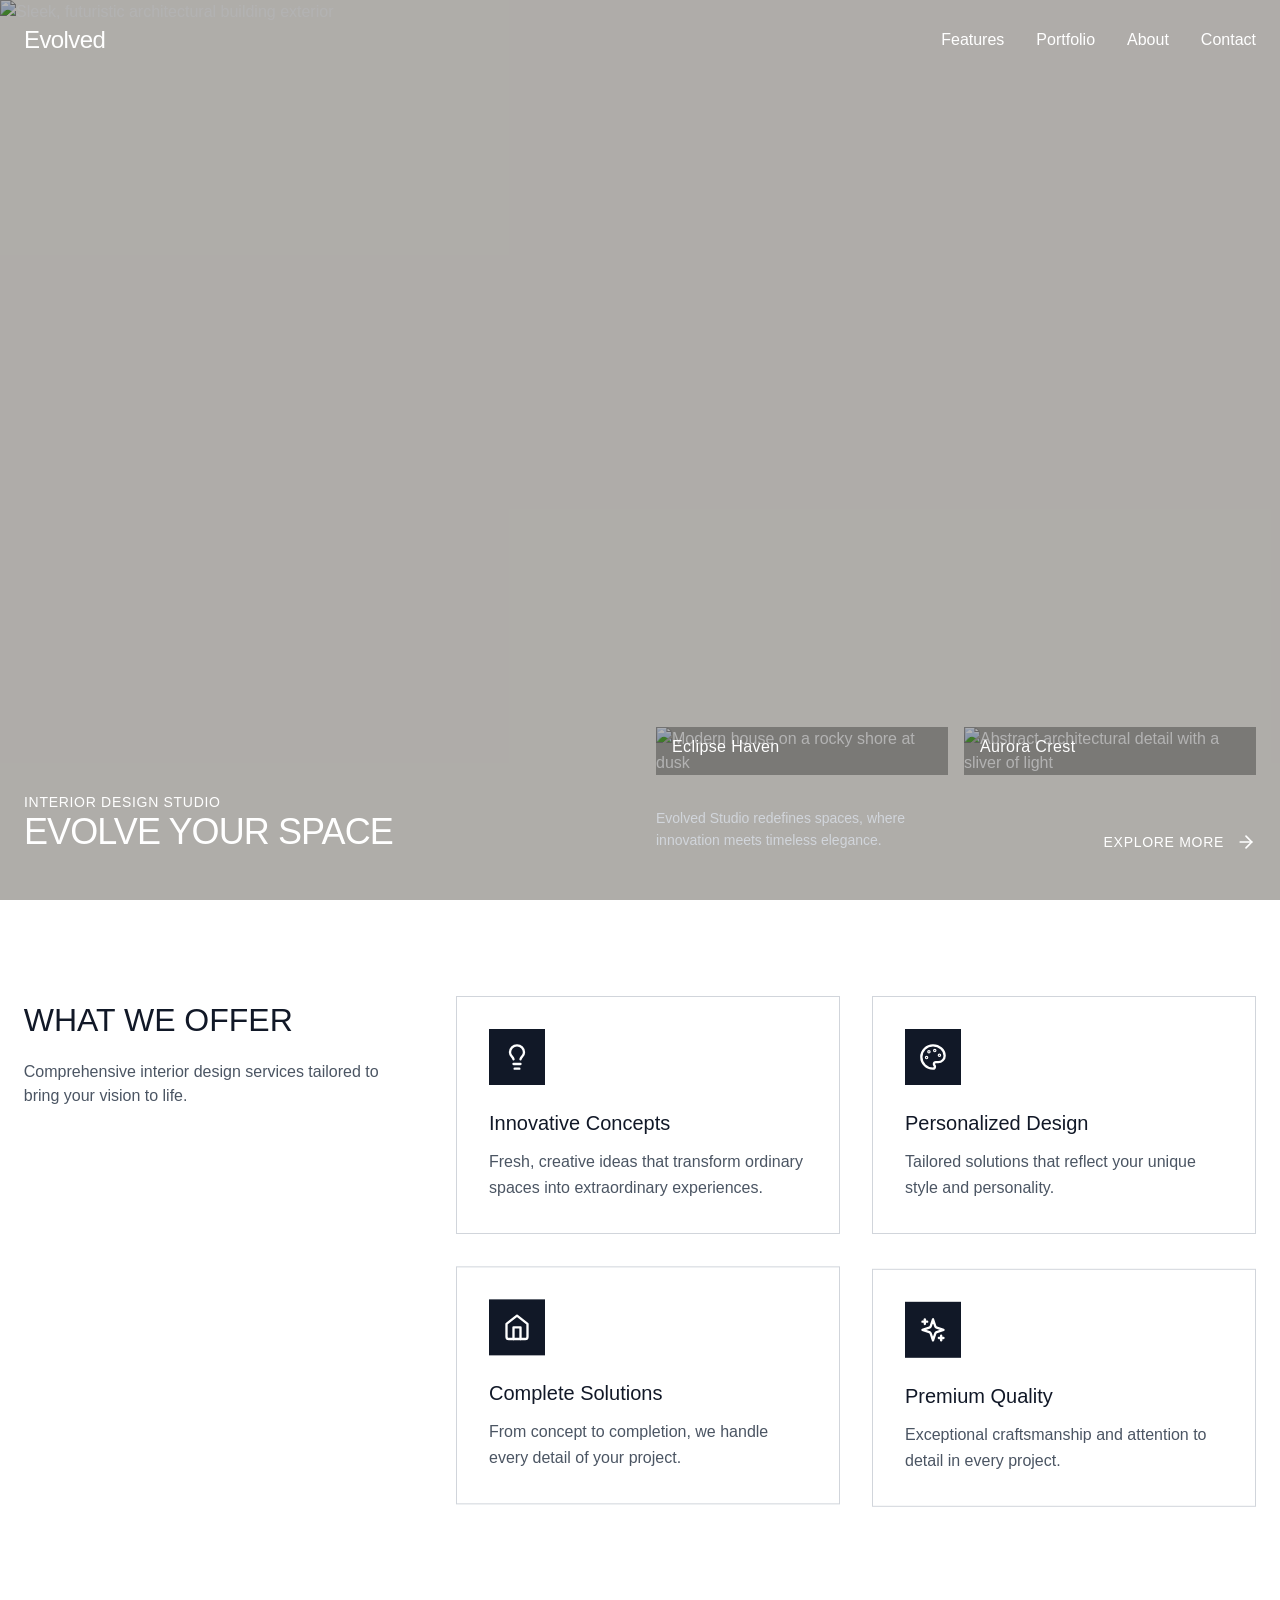
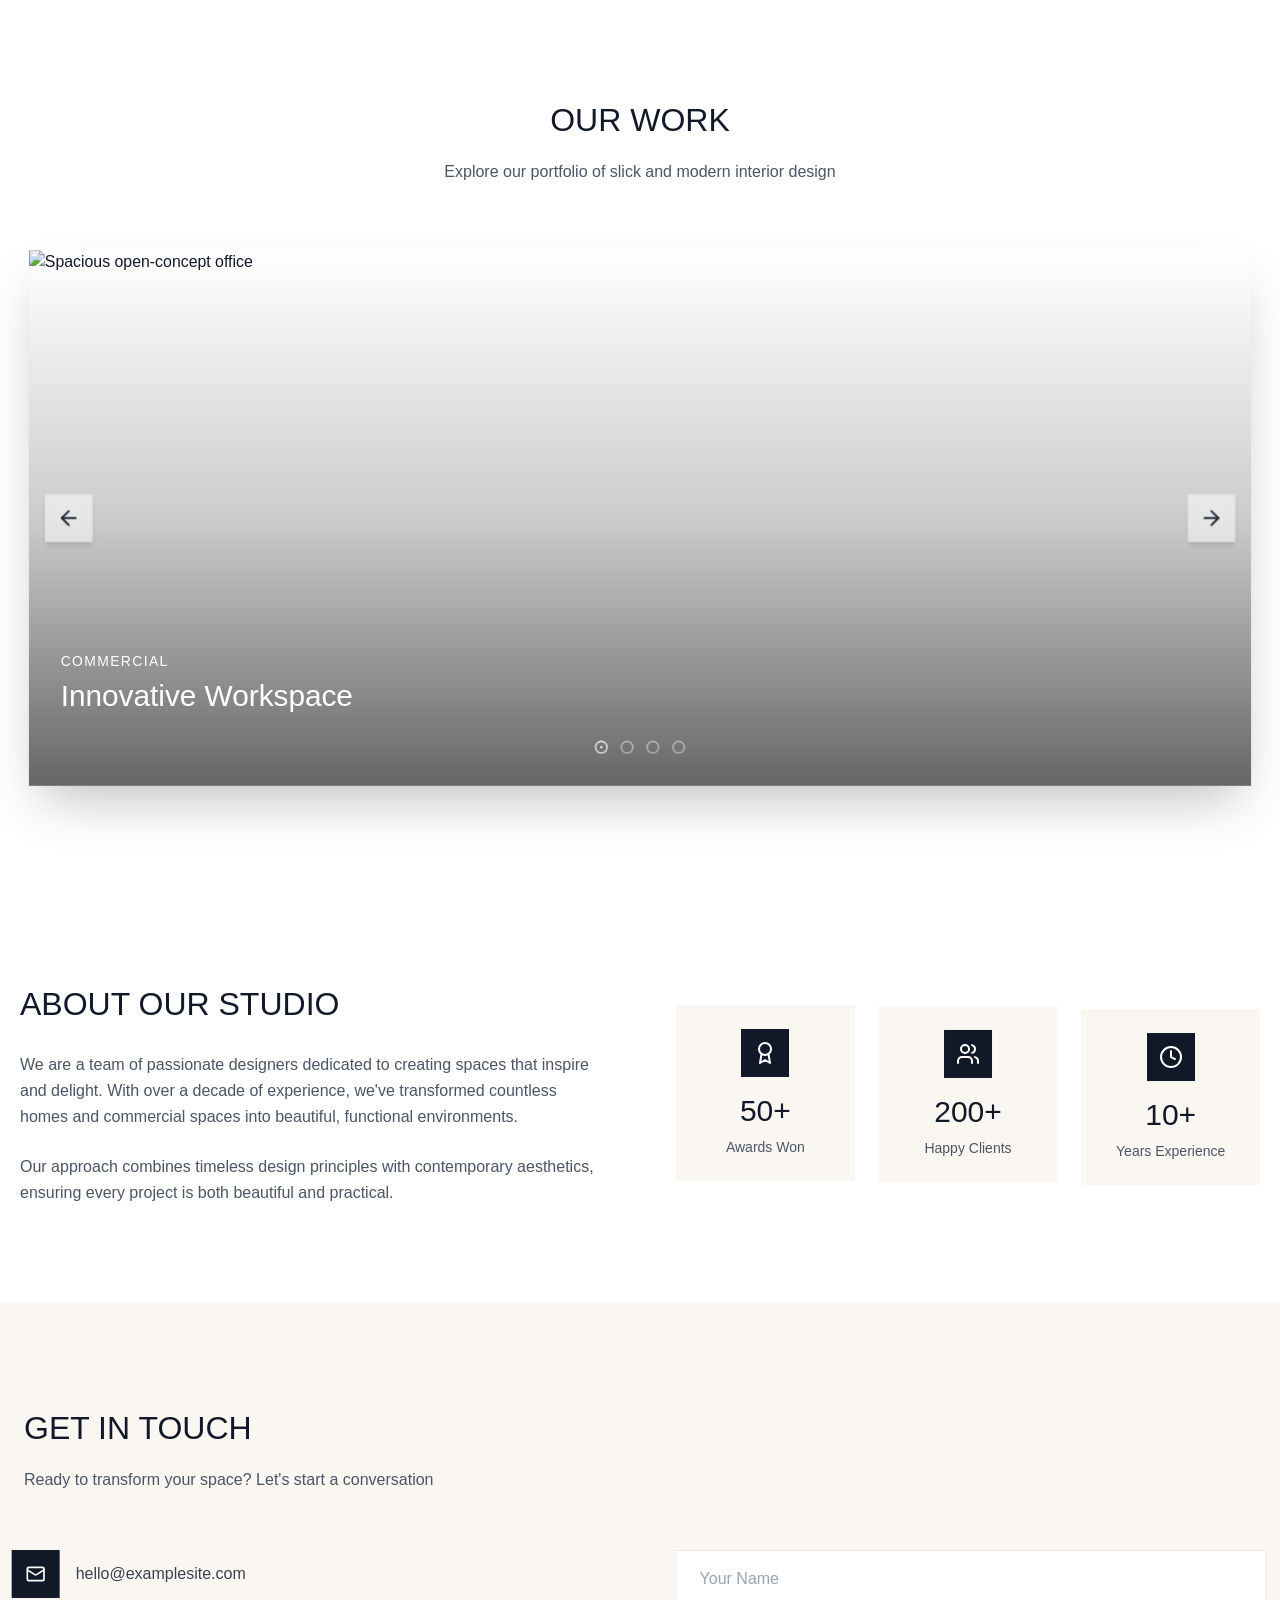
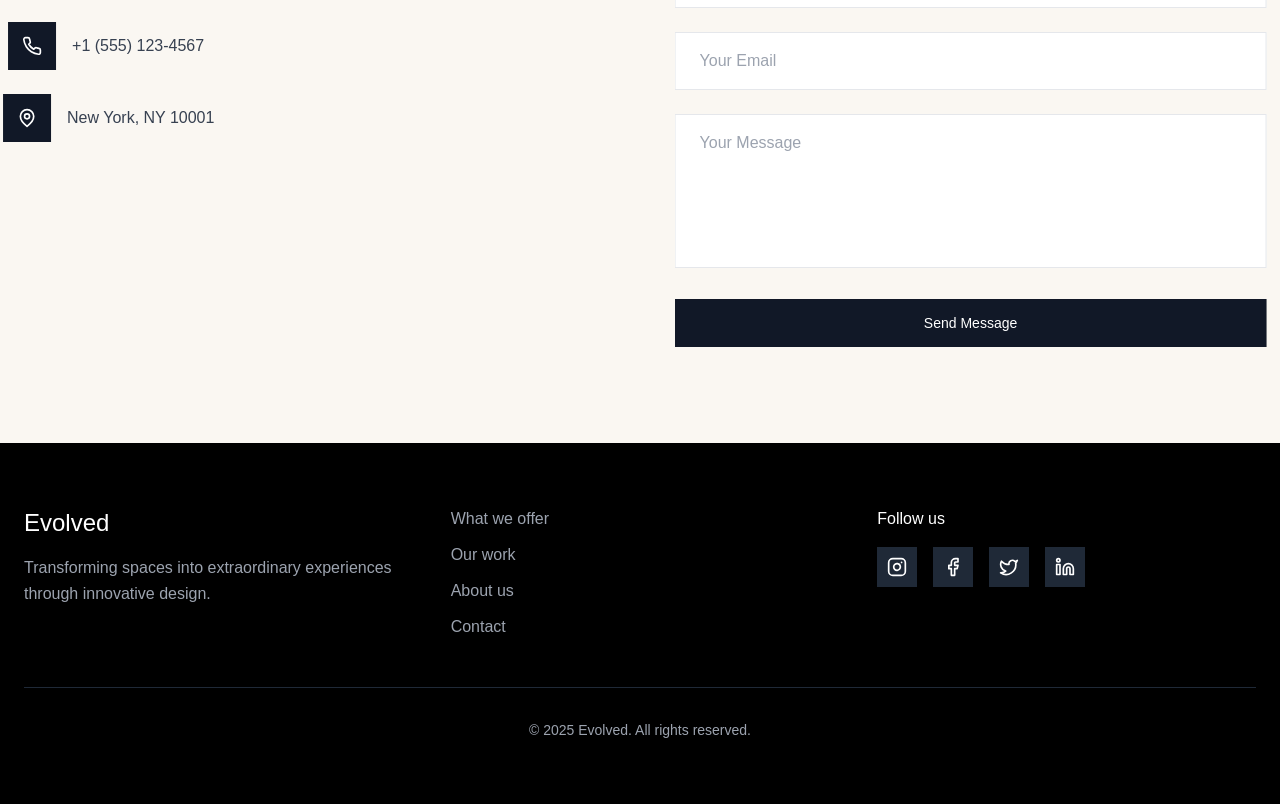
==== index.html @ 891ec6cf "Add files via upload" ====
<!doctype html>
<html lang="en">
	<head>
		<meta charset="UTF-8" />
		<link rel="icon" type="image/svg+xml" href="/vite.svg" />
		<meta name="generator" content="Hostinger Horizons" />
		<meta name="viewport" content="width=device-width, initial-scale=1.0" />
		<title>Hostinger Horizons</title>
		<script type="module" crossorigin src="/assets/index-6d461951.js"></script>
		<link rel="stylesheet" href="/assets/index-a93a5219.css">
		<script type="module">
window.onerror = (message, source, lineno, colno, errorObj) => {
	const errorDetails = errorObj ? JSON.stringify({
		name: errorObj.name,
		message: errorObj.message,
		stack: errorObj.stack,
		source,
		lineno,
		colno,
	}) : null;

	window.parent.postMessage({
		type: 'horizons-runtime-error',
		message,
		error: errorDetails
	}, '*');
};
</script>
		<script type="module">
const observer = new MutationObserver((mutations) => {
	for (const mutation of mutations) {
		for (const addedNode of mutation.addedNodes) {
			if (
				addedNode.nodeType === Node.ELEMENT_NODE &&
				(
					addedNode.tagName?.toLowerCase() === 'vite-error-overlay' ||
					addedNode.classList?.contains('backdrop')
				)
			) {
				handleViteOverlay(addedNode);
			}
		}
	}
});

observer.observe(document.documentElement, {
	childList: true,
	subtree: true
});

function handleViteOverlay(node) {
	if (!node.shadowRoot) {
		return;
	}

	const backdrop = node.shadowRoot.querySelector('.backdrop');

	if (backdrop) {
		const overlayHtml = backdrop.outerHTML;
		const parser = new DOMParser();
		const doc = parser.parseFromString(overlayHtml, 'text/html');
		const messageBodyElement = doc.querySelector('.message-body');
		const fileElement = doc.querySelector('.file');
		const messageText = messageBodyElement ? messageBodyElement.textContent.trim() : '';
		const fileText = fileElement ? fileElement.textContent.trim() : '';
		const error = messageText + (fileText ? ' File:' + fileText : '');

		window.parent.postMessage({
			type: 'horizons-vite-error',
			error,
		}, '*');
	}
}
</script>
		<script type="module">
const originalConsoleError = console.error;
console.error = function(...args) {
	originalConsoleError.apply(console, args);

	let errorString = '';

	for (let i = 0; i < args.length; i++) {
		const arg = args[i];
		if (arg instanceof Error) {
			errorString = arg.stack || `${arg.name}: ${arg.message}`;
			break;
		}
	}

	if (!errorString) {
		errorString = args.map(arg => typeof arg === 'object' ? JSON.stringify(arg) : String(arg)).join(' ');
	}

	window.parent.postMessage({
		type: 'horizons-console-error',
		error: errorString
	}, '*');
};
</script>
		<script type="module">
const originalFetch = window.fetch;

window.fetch = function(...args) {
	const url = args[0] instanceof Request ? args[0].url : args[0];

	// Skip WebSocket URLs
	if (url.startsWith('ws:') || url.startsWith('wss:')) {
		return originalFetch.apply(this, args);
	}

	return originalFetch.apply(this, args)
		.then(async response => {
			const contentType = response.headers.get('Content-Type') || '';

			// Exclude HTML document responses
			const isDocumentResponse =
				contentType.includes('text/html') ||
				contentType.includes('application/xhtml+xml');

			if (!response.ok && !isDocumentResponse) {
					const responseClone = response.clone();
					const errorFromRes = await responseClone.text();
					const requestUrl = response.url;
					console.error(`Fetch error from ${requestUrl}: ${errorFromRes}`);
			}

			return response;
		})
		.catch(error => {
			if (!url.match(/.html?$/i)) {
				console.error(error);
			}

			throw error;
		});
};
</script>
		<script type="module">
if (window.navigation && window.self !== window.top) {
	window.navigation.addEventListener('navigate', (event) => {
		const url = event.destination.url;

		try {
			const destinationUrl = new URL(url);
			const destinationOrigin = destinationUrl.origin;
			const currentOrigin = window.location.origin;

			if (destinationOrigin === currentOrigin) {
				return;
			}
		} catch (error) {
			return;
		}

		window.parent.postMessage({
			type: 'horizons-navigation-error',
			url,
		}, '*');
	});
}
</script>
	</head>
	<body>
		<div id="root"></div>
		
	</body>
</html>
---- assets/index-a93a5219.css ----
*,:before,:after{--tw-border-spacing-x: 0;--tw-border-spacing-y: 0;--tw-translate-x: 0;--tw-translate-y: 0;--tw-rotate: 0;--tw-skew-x: 0;--tw-skew-y: 0;--tw-scale-x: 1;--tw-scale-y: 1;--tw-pan-x: ;--tw-pan-y: ;--tw-pinch-zoom: ;--tw-scroll-snap-strictness: proximity;--tw-gradient-from-position: ;--tw-gradient-via-position: ;--tw-gradient-to-position: ;--tw-ordinal: ;--tw-slashed-zero: ;--tw-numeric-figure: ;--tw-numeric-spacing: ;--tw-numeric-fraction: ;--tw-ring-inset: ;--tw-ring-offset-width: 0px;--tw-ring-offset-color: #fff;--tw-ring-color: rgb(59 130 246 / .5);--tw-ring-offset-shadow: 0 0 #0000;--tw-ring-shadow: 0 0 #0000;--tw-shadow: 0 0 #0000;--tw-shadow-colored: 0 0 #0000;--tw-blur: ;--tw-brightness: ;--tw-contrast: ;--tw-grayscale: ;--tw-hue-rotate: ;--tw-invert: ;--tw-saturate: ;--tw-sepia: ;--tw-drop-shadow: ;--tw-backdrop-blur: ;--tw-backdrop-brightness: ;--tw-backdrop-contrast: ;--tw-backdrop-grayscale: ;--tw-backdrop-hue-rotate: ;--tw-backdrop-invert: ;--tw-backdrop-opacity: ;--tw-backdrop-saturate: ;--tw-backdrop-sepia: ;--tw-contain-size: ;--tw-contain-layout: ;--tw-contain-paint: ;--tw-contain-style: }::backdrop{--tw-border-spacing-x: 0;--tw-border-spacing-y: 0;--tw-translate-x: 0;--tw-translate-y: 0;--tw-rotate: 0;--tw-skew-x: 0;--tw-skew-y: 0;--tw-scale-x: 1;--tw-scale-y: 1;--tw-pan-x: ;--tw-pan-y: ;--tw-pinch-zoom: ;--tw-scroll-snap-strictness: proximity;--tw-gradient-from-position: ;--tw-gradient-via-position: ;--tw-gradient-to-position: ;--tw-ordinal: ;--tw-slashed-zero: ;--tw-numeric-figure: ;--tw-numeric-spacing: ;--tw-numeric-fraction: ;--tw-ring-inset: ;--tw-ring-offset-width: 0px;--tw-ring-offset-color: #fff;--tw-ring-color: rgb(59 130 246 / .5);--tw-ring-offset-shadow: 0 0 #0000;--tw-ring-shadow: 0 0 #0000;--tw-shadow: 0 0 #0000;--tw-shadow-colored: 0 0 #0000;--tw-blur: ;--tw-brightness: ;--tw-contrast: ;--tw-grayscale: ;--tw-hue-rotate: ;--tw-invert: ;--tw-saturate: ;--tw-sepia: ;--tw-drop-shadow: ;--tw-backdrop-blur: ;--tw-backdrop-brightness: ;--tw-backdrop-contrast: ;--tw-backdrop-grayscale: ;--tw-backdrop-hue-rotate: ;--tw-backdrop-invert: ;--tw-backdrop-opacity: ;--tw-backdrop-saturate: ;--tw-backdrop-sepia: ;--tw-contain-size: ;--tw-contain-layout: ;--tw-contain-paint: ;--tw-contain-style: }*,:before,:after{box-sizing:border-box;border-width:0;border-style:solid;border-color:#e5e7eb}:before,:after{--tw-content: ""}html,:host{line-height:1.5;-webkit-text-size-adjust:100%;-moz-tab-size:4;-o-tab-size:4;tab-size:4;font-family:ui-sans-serif,system-ui,sans-serif,"Apple Color Emoji","Segoe UI Emoji",Segoe UI Symbol,"Noto Color Emoji";font-feature-settings:normal;font-variation-settings:normal;-webkit-tap-highlight-color:transparent}body{margin:0;line-height:inherit}hr{height:0;color:inherit;border-top-width:1px}abbr:where([title]){-webkit-text-decoration:underline dotted;text-decoration:underline dotted}h1,h2,h3,h4,h5,h6{font-size:inherit;font-weight:inherit}a{color:inherit;text-decoration:inherit}b,strong{font-weight:bolder}code,kbd,samp,pre{font-family:ui-monospace,SFMono-Regular,Menlo,Monaco,Consolas,Liberation Mono,Courier New,monospace;font-feature-settings:normal;font-variation-settings:normal;font-size:1em}small{font-size:80%}sub,sup{font-size:75%;line-height:0;position:relative;vertical-align:baseline}sub{bottom:-.25em}sup{top:-.5em}table{text-indent:0;border-color:inherit;border-collapse:collapse}button,input,optgroup,select,textarea{font-family:inherit;font-feature-settings:inherit;font-variation-settings:inherit;font-size:100%;font-weight:inherit;line-height:inherit;letter-spacing:inherit;color:inherit;margin:0;padding:0}button,select{text-transform:none}button,input:where([type=button]),input:where([type=reset]),input:where([type=submit]){-webkit-appearance:button;background-color:transparent;background-image:none}:-moz-focusring{outline:auto}:-moz-ui-invalid{box-shadow:none}progress{vertical-align:baseline}::-webkit-inner-spin-button,::-webkit-outer-spin-button{height:auto}[type=search]{-webkit-appearance:textfield;outline-offset:-2px}::-webkit-search-decoration{-webkit-appearance:none}::-webkit-file-upload-button{-webkit-appearance:button;font:inherit}summary{display:list-item}blockquote,dl,dd,h1,h2,h3,h4,h5,h6,hr,figure,p,pre{margin:0}fieldset{margin:0;padding:0}legend{padding:0}ol,ul,menu{list-style:none;margin:0;padding:0}dialog{padding:0}textarea{resize:vertical}input::-moz-placeholder,textarea::-moz-placeholder{opacity:1;color:#9ca3af}input::placeholder,textarea::placeholder{opacity:1;color:#9ca3af}button,[role=button]{cursor:pointer}:disabled{cursor:default}img,svg,video,canvas,audio,iframe,embed,object{display:block;vertical-align:middle}img,video{max-width:100%;height:auto}[hidden]:where(:not([hidden=until-found])){display:none}body{--tw-bg-opacity: 1;background-color:rgb(250 247 242 / var(--tw-bg-opacity, 1));--tw-text-opacity: 1;color:rgb(17 24 39 / var(--tw-text-opacity, 1));font-family:-apple-system,BlinkMacSystemFont,Segoe UI,Roboto,Oxygen,Ubuntu,Cantarell,sans-serif}.pointer-events-auto{pointer-events:auto}.visible{visibility:visible}.fixed{position:fixed}.absolute{position:absolute}.relative{position:relative}.inset-0{top:0;right:0;bottom:0;left:0}.-bottom-1{bottom:-.25rem}.bottom-0{bottom:0}.bottom-8{bottom:2rem}.bottom-\[120px\]{bottom:120px}.left-0{left:0}.left-1\/2{left:50%}.right-0{right:0}.right-2{right:.5rem}.top-0{top:0}.top-1\/2{top:50%}.top-2{top:.5rem}.isolate{isolation:isolate}.-z-10{z-index:-10}.z-10{z-index:10}.z-40{z-index:40}.z-50{z-index:50}.z-\[100\]{z-index:100}.mx-auto{margin-left:auto;margin-right:auto}.mb-10{margin-bottom:2.5rem}.mb-12{margin-bottom:3rem}.mb-16{margin-bottom:4rem}.mb-2{margin-bottom:.5rem}.mb-3{margin-bottom:.75rem}.mb-4{margin-bottom:1rem}.mb-6{margin-bottom:1.5rem}.mt-2{margin-top:.5rem}.mt-4{margin-top:1rem}.block{display:block}.flex{display:flex}.inline-flex{display:inline-flex}.grid{display:grid}.hidden{display:none}.h-0\.5{height:.125rem}.h-10{height:2.5rem}.h-11{height:2.75rem}.h-12{height:3rem}.h-14{height:3.5rem}.h-20{height:5rem}.h-4{height:1rem}.h-5{height:1.25rem}.h-6{height:1.5rem}.h-7{height:1.75rem}.h-8{height:2rem}.h-9{height:2.25rem}.h-\[60vh\]{height:60vh}.h-full{height:100%}.h-screen{height:100vh}.max-h-\[360px\]{max-height:360px}.max-h-\[600px\]{max-height:600px}.max-h-screen{max-height:100vh}.min-h-\[900px\]{min-height:900px}.min-h-screen{min-height:100vh}.w-0{width:0px}.w-10{width:2.5rem}.w-12{width:3rem}.w-14{width:3.5rem}.w-4{width:1rem}.w-5{width:1.25rem}.w-6{width:1.5rem}.w-7{width:1.75rem}.w-full{width:100%}.max-w-2xl{max-width:42rem}.max-w-7xl{max-width:80rem}.max-w-lg{max-width:32rem}.max-w-sm{max-width:24rem}.flex-shrink-0,.shrink-0{flex-shrink:0}.-translate-x-1\/2{--tw-translate-x: -50%;transform:translate(var(--tw-translate-x),var(--tw-translate-y)) rotate(var(--tw-rotate)) skew(var(--tw-skew-x)) skewY(var(--tw-skew-y)) scaleX(var(--tw-scale-x)) scaleY(var(--tw-scale-y))}.-translate-y-1\/2{--tw-translate-y: -50%;transform:translate(var(--tw-translate-x),var(--tw-translate-y)) rotate(var(--tw-rotate)) skew(var(--tw-skew-x)) skewY(var(--tw-skew-y)) scaleX(var(--tw-scale-x)) scaleY(var(--tw-scale-y))}.transform{transform:translate(var(--tw-translate-x),var(--tw-translate-y)) rotate(var(--tw-rotate)) skew(var(--tw-skew-x)) skewY(var(--tw-skew-y)) scaleX(var(--tw-scale-x)) scaleY(var(--tw-scale-y))}.cursor-pointer{cursor:pointer}.resize-none{resize:none}.grid-cols-1{grid-template-columns:repeat(1,minmax(0,1fr))}.grid-cols-2{grid-template-columns:repeat(2,minmax(0,1fr))}.flex-col{flex-direction:column}.flex-col-reverse{flex-direction:column-reverse}.items-start{align-items:flex-start}.items-end{align-items:flex-end}.items-center{align-items:center}.justify-end{justify-content:flex-end}.justify-center{justify-content:center}.justify-between{justify-content:space-between}.gap-1{gap:.25rem}.gap-12{gap:3rem}.gap-16{gap:4rem}.gap-3{gap:.75rem}.gap-4{gap:1rem}.gap-6{gap:1.5rem}.gap-8{gap:2rem}.space-x-4>:not([hidden])~:not([hidden]){--tw-space-x-reverse: 0;margin-right:calc(1rem * var(--tw-space-x-reverse));margin-left:calc(1rem * calc(1 - var(--tw-space-x-reverse)))}.space-y-3>:not([hidden])~:not([hidden]){--tw-space-y-reverse: 0;margin-top:calc(.75rem * calc(1 - var(--tw-space-y-reverse)));margin-bottom:calc(.75rem * var(--tw-space-y-reverse))}.space-y-6>:not([hidden])~:not([hidden]){--tw-space-y-reverse: 0;margin-top:calc(1.5rem * calc(1 - var(--tw-space-y-reverse)));margin-bottom:calc(1.5rem * var(--tw-space-y-reverse))}.space-y-8>:not([hidden])~:not([hidden]){--tw-space-y-reverse: 0;margin-top:calc(2rem * calc(1 - var(--tw-space-y-reverse)));margin-bottom:calc(2rem * var(--tw-space-y-reverse))}.justify-self-start{justify-self:start}.justify-self-end{justify-self:end}.overflow-hidden{overflow:hidden}.border{border-width:1px}.border-0{border-width:0px}.border-t{border-top-width:1px}.border-destructive{border-color:hsl(var(--destructive))}.border-gray-200{--tw-border-opacity: 1;border-color:rgb(229 231 235 / var(--tw-border-opacity, 1))}.border-gray-300{--tw-border-opacity: 1;border-color:rgb(209 213 219 / var(--tw-border-opacity, 1))}.border-gray-800{--tw-border-opacity: 1;border-color:rgb(31 41 55 / var(--tw-border-opacity, 1))}.border-input{border-color:hsl(var(--input))}.bg-\[\#000\]{--tw-bg-opacity: 1;background-color:rgb(0 0 0 / var(--tw-bg-opacity, 1))}.bg-\[\#FAF7F2\]{--tw-bg-opacity: 1;background-color:rgb(250 247 242 / var(--tw-bg-opacity, 1))}.bg-background{background-color:hsl(var(--background))}.bg-black\/30{background-color:#0000004d}.bg-destructive{background-color:hsl(var(--destructive))}.bg-gray-800{--tw-bg-opacity: 1;background-color:rgb(31 41 55 / var(--tw-bg-opacity, 1))}.bg-gray-900{--tw-bg-opacity: 1;background-color:rgb(17 24 39 / var(--tw-bg-opacity, 1))}.bg-primary{background-color:hsl(var(--primary))}.bg-secondary{background-color:hsl(var(--secondary))}.bg-transparent{background-color:transparent}.bg-white{--tw-bg-opacity: 1;background-color:rgb(255 255 255 / var(--tw-bg-opacity, 1))}.bg-white\/50{background-color:#ffffff80}.bg-white\/95{background-color:#fffffff2}.bg-gradient-to-t{background-image:linear-gradient(to top,var(--tw-gradient-stops))}.from-black\/60{--tw-gradient-from: rgb(0 0 0 / .6) var(--tw-gradient-from-position);--tw-gradient-to: rgb(0 0 0 / 0) var(--tw-gradient-to-position);--tw-gradient-stops: var(--tw-gradient-from), var(--tw-gradient-to)}.via-black\/20{--tw-gradient-to: rgb(0 0 0 / 0) var(--tw-gradient-to-position);--tw-gradient-stops: var(--tw-gradient-from), rgb(0 0 0 / .2) var(--tw-gradient-via-position), var(--tw-gradient-to)}.to-transparent{--tw-gradient-to: transparent var(--tw-gradient-to-position)}.object-cover{-o-object-fit:cover;object-fit:cover}.p-1{padding:.25rem}.p-2{padding:.5rem}.p-3{padding:.75rem}.p-4{padding:1rem}.p-6{padding:1.5rem}.p-8{padding:2rem}.px-3{padding-left:.75rem;padding-right:.75rem}.px-4{padding-left:1rem;padding-right:1rem}.px-6{padding-left:1.5rem;padding-right:1.5rem}.px-8{padding-left:2rem;padding-right:2rem}.py-16{padding-top:4rem;padding-bottom:4rem}.py-2{padding-top:.5rem;padding-bottom:.5rem}.py-24{padding-top:6rem;padding-bottom:6rem}.py-4{padding-top:1rem;padding-bottom:1rem}.py-6{padding-top:1.5rem;padding-bottom:1.5rem}.pb-10{padding-bottom:2.5rem}.pb-12{padding-bottom:3rem}.pr-8{padding-right:2rem}.pt-24{padding-top:6rem}.pt-8{padding-top:2rem}.text-center{text-align:center}.text-2xl{font-size:1.5rem;line-height:2rem}.text-3xl{font-size:1.875rem;line-height:2.25rem}.text-\[32px\]{font-size:32px}.text-base{font-size:1rem;line-height:1.5rem}.text-sm{font-size:.875rem;line-height:1.25rem}.text-xl{font-size:1.25rem;line-height:1.75rem}.font-light{font-weight:300}.font-medium{font-weight:500}.font-semibold{font-weight:600}.uppercase{text-transform:uppercase}.leading-relaxed{line-height:1.625}.tracking-tight{letter-spacing:-.025em}.tracking-wide{letter-spacing:.025em}.tracking-wider{letter-spacing:.05em}.tracking-widest{letter-spacing:.1em}.text-destructive-foreground{color:hsl(var(--destructive-foreground))}.text-foreground\/50{color:hsl(var(--foreground) / .5)}.text-gray-300{--tw-text-opacity: 1;color:rgb(209 213 219 / var(--tw-text-opacity, 1))}.text-gray-400{--tw-text-opacity: 1;color:rgb(156 163 175 / var(--tw-text-opacity, 1))}.text-gray-600{--tw-text-opacity: 1;color:rgb(75 85 99 / var(--tw-text-opacity, 1))}.text-gray-700{--tw-text-opacity: 1;color:rgb(55 65 81 / var(--tw-text-opacity, 1))}.text-gray-800{--tw-text-opacity: 1;color:rgb(31 41 55 / var(--tw-text-opacity, 1))}.text-gray-900{--tw-text-opacity: 1;color:rgb(17 24 39 / var(--tw-text-opacity, 1))}.text-primary{color:hsl(var(--primary))}.text-primary-foreground{color:hsl(var(--primary-foreground))}.text-purple-300{--tw-text-opacity: 1;color:rgb(216 180 254 / var(--tw-text-opacity, 1))}.text-secondary-foreground{color:hsl(var(--secondary-foreground))}.text-white{--tw-text-opacity: 1;color:rgb(255 255 255 / var(--tw-text-opacity, 1))}.text-white\/60{color:#fff9}.underline-offset-4{text-underline-offset:4px}.opacity-100{opacity:1}.opacity-90{opacity:.9}.shadow-2xl{--tw-shadow: 0 25px 50px -12px rgb(0 0 0 / .25);--tw-shadow-colored: 0 25px 50px -12px var(--tw-shadow-color);box-shadow:var(--tw-ring-offset-shadow, 0 0 #0000),var(--tw-ring-shadow, 0 0 #0000),var(--tw-shadow)}.shadow-lg{--tw-shadow: 0 10px 15px -3px rgb(0 0 0 / .1), 0 4px 6px -4px rgb(0 0 0 / .1);--tw-shadow-colored: 0 10px 15px -3px var(--tw-shadow-color), 0 4px 6px -4px var(--tw-shadow-color);box-shadow:var(--tw-ring-offset-shadow, 0 0 #0000),var(--tw-ring-shadow, 0 0 #0000),var(--tw-shadow)}.shadow-md{--tw-shadow: 0 4px 6px -1px rgb(0 0 0 / .1), 0 2px 4px -2px rgb(0 0 0 / .1);--tw-shadow-colored: 0 4px 6px -1px var(--tw-shadow-color), 0 2px 4px -2px var(--tw-shadow-color);box-shadow:var(--tw-ring-offset-shadow, 0 0 #0000),var(--tw-ring-shadow, 0 0 #0000),var(--tw-shadow)}.shadow-sm{--tw-shadow: 0 1px 2px 0 rgb(0 0 0 / .05);--tw-shadow-colored: 0 1px 2px 0 var(--tw-shadow-color);box-shadow:var(--tw-ring-offset-shadow, 0 0 #0000),var(--tw-ring-shadow, 0 0 #0000),var(--tw-shadow)}.outline{outline-style:solid}.ring-offset-background{--tw-ring-offset-color: hsl(var(--background))}.filter{filter:var(--tw-blur) var(--tw-brightness) var(--tw-contrast) var(--tw-grayscale) var(--tw-hue-rotate) var(--tw-invert) var(--tw-saturate) var(--tw-sepia) var(--tw-drop-shadow)}.backdrop-blur-sm{--tw-backdrop-blur: blur(4px);-webkit-backdrop-filter:var(--tw-backdrop-blur) var(--tw-backdrop-brightness) var(--tw-backdrop-contrast) var(--tw-backdrop-grayscale) var(--tw-backdrop-hue-rotate) var(--tw-backdrop-invert) var(--tw-backdrop-opacity) var(--tw-backdrop-saturate) var(--tw-backdrop-sepia);backdrop-filter:var(--tw-backdrop-blur) var(--tw-backdrop-brightness) var(--tw-backdrop-contrast) var(--tw-backdrop-grayscale) var(--tw-backdrop-hue-rotate) var(--tw-backdrop-invert) var(--tw-backdrop-opacity) var(--tw-backdrop-saturate) var(--tw-backdrop-sepia)}.transition{transition-property:color,background-color,border-color,text-decoration-color,fill,stroke,opacity,box-shadow,transform,filter,backdrop-filter;transition-timing-function:cubic-bezier(.4,0,.2,1);transition-duration:.15s}.transition-all{transition-property:all;transition-timing-function:cubic-bezier(.4,0,.2,1);transition-duration:.15s}.transition-colors{transition-property:color,background-color,border-color,text-decoration-color,fill,stroke;transition-timing-function:cubic-bezier(.4,0,.2,1);transition-duration:.15s}.transition-opacity{transition-property:opacity;transition-timing-function:cubic-bezier(.4,0,.2,1);transition-duration:.15s}.transition-transform{transition-property:transform;transition-timing-function:cubic-bezier(.4,0,.2,1);transition-duration:.15s}.duration-300{transition-duration:.3s}.duration-500{transition-duration:.5s}@keyframes enter{0%{opacity:var(--tw-enter-opacity, 1);transform:translate3d(var(--tw-enter-translate-x, 0),var(--tw-enter-translate-y, 0),0) scale3d(var(--tw-enter-scale, 1),var(--tw-enter-scale, 1),var(--tw-enter-scale, 1)) rotate(var(--tw-enter-rotate, 0))}}@keyframes exit{to{opacity:var(--tw-exit-opacity, 1);transform:translate3d(var(--tw-exit-translate-x, 0),var(--tw-exit-translate-y, 0),0) scale3d(var(--tw-exit-scale, 1),var(--tw-exit-scale, 1),var(--tw-exit-scale, 1)) rotate(var(--tw-exit-rotate, 0))}}.duration-300{animation-duration:.3s}.duration-500{animation-duration:.5s}.hover\:scale-105:hover{--tw-scale-x: 1.05;--tw-scale-y: 1.05;transform:translate(var(--tw-translate-x),var(--tw-translate-y)) rotate(var(--tw-rotate)) skew(var(--tw-skew-x)) skewY(var(--tw-skew-y)) scaleX(var(--tw-scale-x)) scaleY(var(--tw-scale-y))}.hover\:bg-accent:hover{background-color:hsl(var(--accent))}.hover\:bg-destructive\/90:hover{background-color:hsl(var(--destructive) / .9)}.hover\:bg-gray-700:hover{--tw-bg-opacity: 1;background-color:rgb(55 65 81 / var(--tw-bg-opacity, 1))}.hover\:bg-gray-800:hover{--tw-bg-opacity: 1;background-color:rgb(31 41 55 / var(--tw-bg-opacity, 1))}.hover\:bg-primary\/90:hover{background-color:hsl(var(--primary) / .9)}.hover\:bg-secondary:hover{background-color:hsl(var(--secondary))}.hover\:bg-secondary\/80:hover{background-color:hsl(var(--secondary) / .8)}.hover\:bg-white:hover{--tw-bg-opacity: 1;background-color:rgb(255 255 255 / var(--tw-bg-opacity, 1))}.hover\:text-accent-foreground:hover{color:hsl(var(--accent-foreground))}.hover\:text-foreground:hover{color:hsl(var(--foreground))}.hover\:text-gray-200:hover{--tw-text-opacity: 1;color:rgb(229 231 235 / var(--tw-text-opacity, 1))}.hover\:text-gray-900:hover{--tw-text-opacity: 1;color:rgb(17 24 39 / var(--tw-text-opacity, 1))}.hover\:text-white:hover{--tw-text-opacity: 1;color:rgb(255 255 255 / var(--tw-text-opacity, 1))}.hover\:underline:hover{text-decoration-line:underline}.hover\:shadow-xl:hover{--tw-shadow: 0 20px 25px -5px rgb(0 0 0 / .1), 0 8px 10px -6px rgb(0 0 0 / .1);--tw-shadow-colored: 0 20px 25px -5px var(--tw-shadow-color), 0 8px 10px -6px var(--tw-shadow-color);box-shadow:var(--tw-ring-offset-shadow, 0 0 #0000),var(--tw-ring-shadow, 0 0 #0000),var(--tw-shadow)}.focus\:border-gray-900:focus{--tw-border-opacity: 1;border-color:rgb(17 24 39 / var(--tw-border-opacity, 1))}.focus\:opacity-100:focus{opacity:1}.focus\:outline-none:focus{outline:2px solid transparent;outline-offset:2px}.focus\:ring-2:focus{--tw-ring-offset-shadow: var(--tw-ring-inset) 0 0 0 var(--tw-ring-offset-width) var(--tw-ring-offset-color);--tw-ring-shadow: var(--tw-ring-inset) 0 0 0 calc(2px + var(--tw-ring-offset-width)) var(--tw-ring-color);box-shadow:var(--tw-ring-offset-shadow),var(--tw-ring-shadow),var(--tw-shadow, 0 0 #0000)}.focus\:ring-ring:focus{--tw-ring-color: hsl(var(--ring))}.focus\:ring-offset-2:focus{--tw-ring-offset-width: 2px}.focus-visible\:outline-none:focus-visible{outline:2px solid transparent;outline-offset:2px}.focus-visible\:ring-2:focus-visible{--tw-ring-offset-shadow: var(--tw-ring-inset) 0 0 0 var(--tw-ring-offset-width) var(--tw-ring-offset-color);--tw-ring-shadow: var(--tw-ring-inset) 0 0 0 calc(2px + var(--tw-ring-offset-width)) var(--tw-ring-color);box-shadow:var(--tw-ring-offset-shadow),var(--tw-ring-shadow),var(--tw-shadow, 0 0 #0000)}.focus-visible\:ring-ring:focus-visible{--tw-ring-color: hsl(var(--ring))}.focus-visible\:ring-offset-2:focus-visible{--tw-ring-offset-width: 2px}.disabled\:pointer-events-none:disabled{pointer-events:none}.disabled\:opacity-50:disabled{opacity:.5}.group:hover .group-hover\:w-full{width:100%}.group:hover .group-hover\:translate-x-1{--tw-translate-x: .25rem;transform:translate(var(--tw-translate-x),var(--tw-translate-y)) rotate(var(--tw-rotate)) skew(var(--tw-skew-x)) skewY(var(--tw-skew-y)) scaleX(var(--tw-scale-x)) scaleY(var(--tw-scale-y))}.group:hover .group-hover\:scale-105{--tw-scale-x: 1.05;--tw-scale-y: 1.05;transform:translate(var(--tw-translate-x),var(--tw-translate-y)) rotate(var(--tw-rotate)) skew(var(--tw-skew-x)) skewY(var(--tw-skew-y)) scaleX(var(--tw-scale-x)) scaleY(var(--tw-scale-y))}.group.destructive .group-\[\.destructive\]\:border-destructive\/30{border-color:hsl(var(--destructive) / .3)}.group.destructive .group-\[\.destructive\]\:text-red-300{--tw-text-opacity: 1;color:rgb(252 165 165 / var(--tw-text-opacity, 1))}.group.destructive .group-\[\.destructive\]\:hover\:border-destructive\/30:hover{border-color:hsl(var(--destructive) / .3)}.group.destructive .group-\[\.destructive\]\:hover\:bg-destructive:hover{background-color:hsl(var(--destructive))}.group.destructive .group-\[\.destructive\]\:hover\:text-destructive-foreground:hover{color:hsl(var(--destructive-foreground))}.group.destructive .group-\[\.destructive\]\:hover\:text-red-50:hover{--tw-text-opacity: 1;color:rgb(254 242 242 / var(--tw-text-opacity, 1))}.group.destructive .group-\[\.destructive\]\:focus\:ring-destructive:focus{--tw-ring-color: hsl(var(--destructive))}.group.destructive .group-\[\.destructive\]\:focus\:ring-red-400:focus{--tw-ring-opacity: 1;--tw-ring-color: rgb(248 113 113 / var(--tw-ring-opacity, 1))}.group.destructive .group-\[\.destructive\]\:focus\:ring-offset-red-600:focus{--tw-ring-offset-color: #dc2626}.data-\[swipe\=cancel\]\:translate-x-0[data-swipe=cancel]{--tw-translate-x: 0px;transform:translate(var(--tw-translate-x),var(--tw-translate-y)) rotate(var(--tw-rotate)) skew(var(--tw-skew-x)) skewY(var(--tw-skew-y)) scaleX(var(--tw-scale-x)) scaleY(var(--tw-scale-y))}.data-\[swipe\=end\]\:translate-x-\[var\(--radix-toast-swipe-end-x\)\][data-swipe=end]{--tw-translate-x: var(--radix-toast-swipe-end-x);transform:translate(var(--tw-translate-x),var(--tw-translate-y)) rotate(var(--tw-rotate)) skew(var(--tw-skew-x)) skewY(var(--tw-skew-y)) scaleX(var(--tw-scale-x)) scaleY(var(--tw-scale-y))}.data-\[swipe\=move\]\:translate-x-\[var\(--radix-toast-swipe-move-x\)\][data-swipe=move]{--tw-translate-x: var(--radix-toast-swipe-move-x);transform:translate(var(--tw-translate-x),var(--tw-translate-y)) rotate(var(--tw-rotate)) skew(var(--tw-skew-x)) skewY(var(--tw-skew-y)) scaleX(var(--tw-scale-x)) scaleY(var(--tw-scale-y))}.data-\[swipe\=move\]\:transition-none[data-swipe=move]{transition-property:none}.data-\[state\=open\]\:animate-in[data-state=open]{animation-name:enter;animation-duration:.15s;--tw-enter-opacity: initial;--tw-enter-scale: initial;--tw-enter-rotate: initial;--tw-enter-translate-x: initial;--tw-enter-translate-y: initial}.data-\[state\=closed\]\:animate-out[data-state=closed],.data-\[swipe\=end\]\:animate-out[data-swipe=end]{animation-name:exit;animation-duration:.15s;--tw-exit-opacity: initial;--tw-exit-scale: initial;--tw-exit-rotate: initial;--tw-exit-translate-x: initial;--tw-exit-translate-y: initial}.data-\[state\=closed\]\:fade-out-80[data-state=closed]{--tw-exit-opacity: .8}.data-\[state\=closed\]\:slide-out-to-bottom-full[data-state=closed]{--tw-exit-translate-y: 100%}.data-\[state\=open\]\:slide-in-from-bottom-full[data-state=open]{--tw-enter-translate-y: 100%}@media (min-width: 640px){.sm\:bottom-\[80px\]{bottom:80px}.sm\:grid-cols-2{grid-template-columns:repeat(2,minmax(0,1fr))}.sm\:grid-cols-3{grid-template-columns:repeat(3,minmax(0,1fr))}}@media (min-width: 768px){.md\:flex{display:flex}.md\:grid{display:grid}.md\:hidden{display:none}.md\:min-h-\[700px\]{min-height:700px}.md\:grid-cols-2{grid-template-columns:repeat(2,minmax(0,1fr))}.md\:grid-cols-3{grid-template-columns:repeat(3,minmax(0,1fr))}.md\:pb-0{padding-bottom:0}.md\:text-2xl{font-size:1.5rem;line-height:2rem}.md\:text-4xl{font-size:2.25rem;line-height:2.5rem}}@media (min-width: 1024px){.lg\:col-span-1{grid-column:span 1 / span 1}.lg\:col-span-2{grid-column:span 2 / span 2}.lg\:grid-cols-2{grid-template-columns:repeat(2,minmax(0,1fr))}.lg\:grid-cols-3{grid-template-columns:repeat(3,minmax(0,1fr))}}
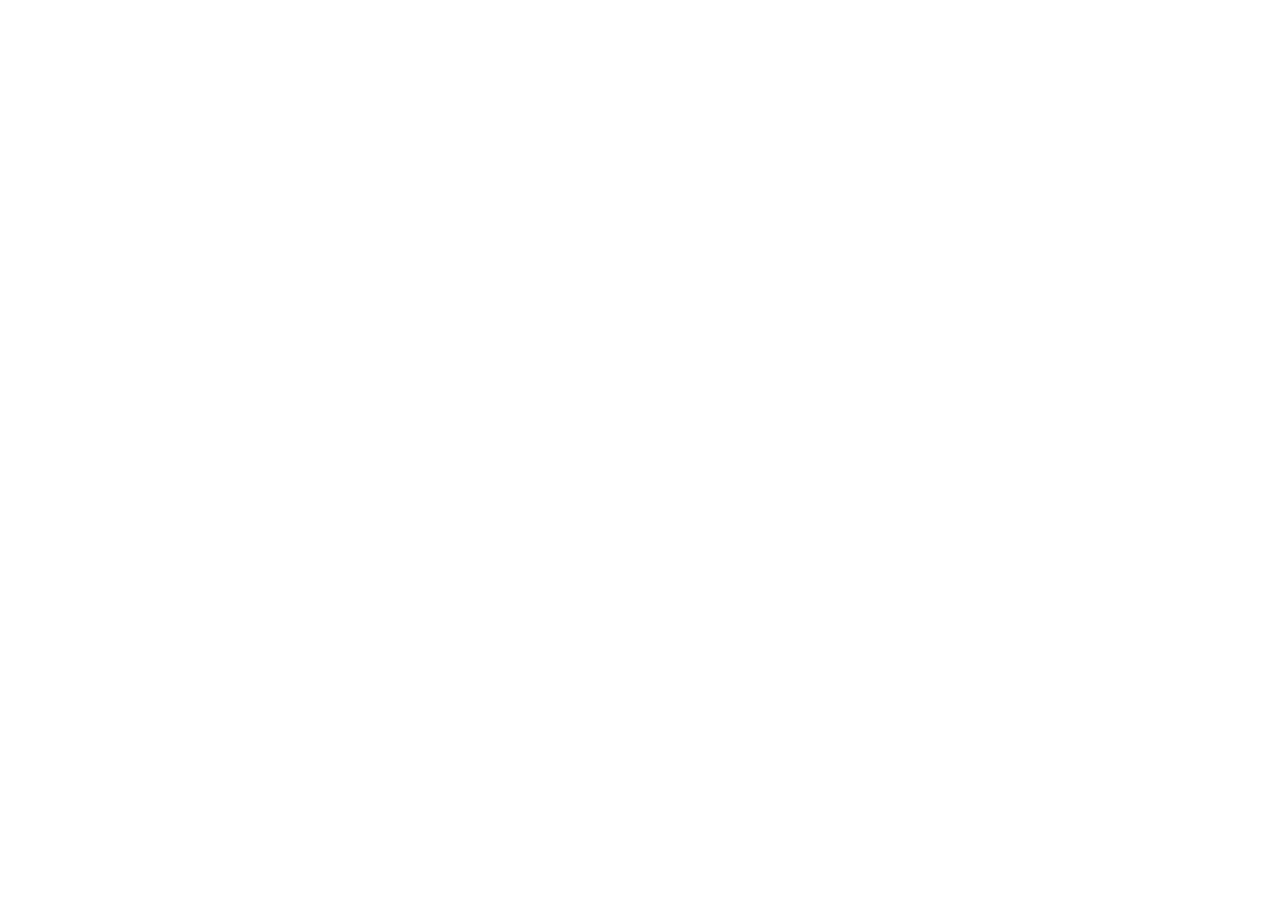
==== commit cca8617a: "Add files via upload" ====
--- a/index.html
+++ b/index.html
@@ -6,8 +6,8 @@
 		<meta name="generator" content="Hostinger Horizons" />
 		<meta name="viewport" content="width=device-width, initial-scale=1.0" />
 		<title>Hostinger Horizons</title>
-		<script type="module" crossorigin src="/assets/index-6d461951.js"></script>
-		<link rel="stylesheet" href="/assets/index-a93a5219.css">
+		<script type="module" crossorigin src="/abosultan/assets/index-6d461951.js"></script>
+		<link rel="stylesheet" href="/abosultan/assets/index-a93a5219.css">
 		<script type="module">
 window.onerror = (message, source, lineno, colno, errorObj) => {
 	const errorDetails = errorObj ? JSON.stringify({
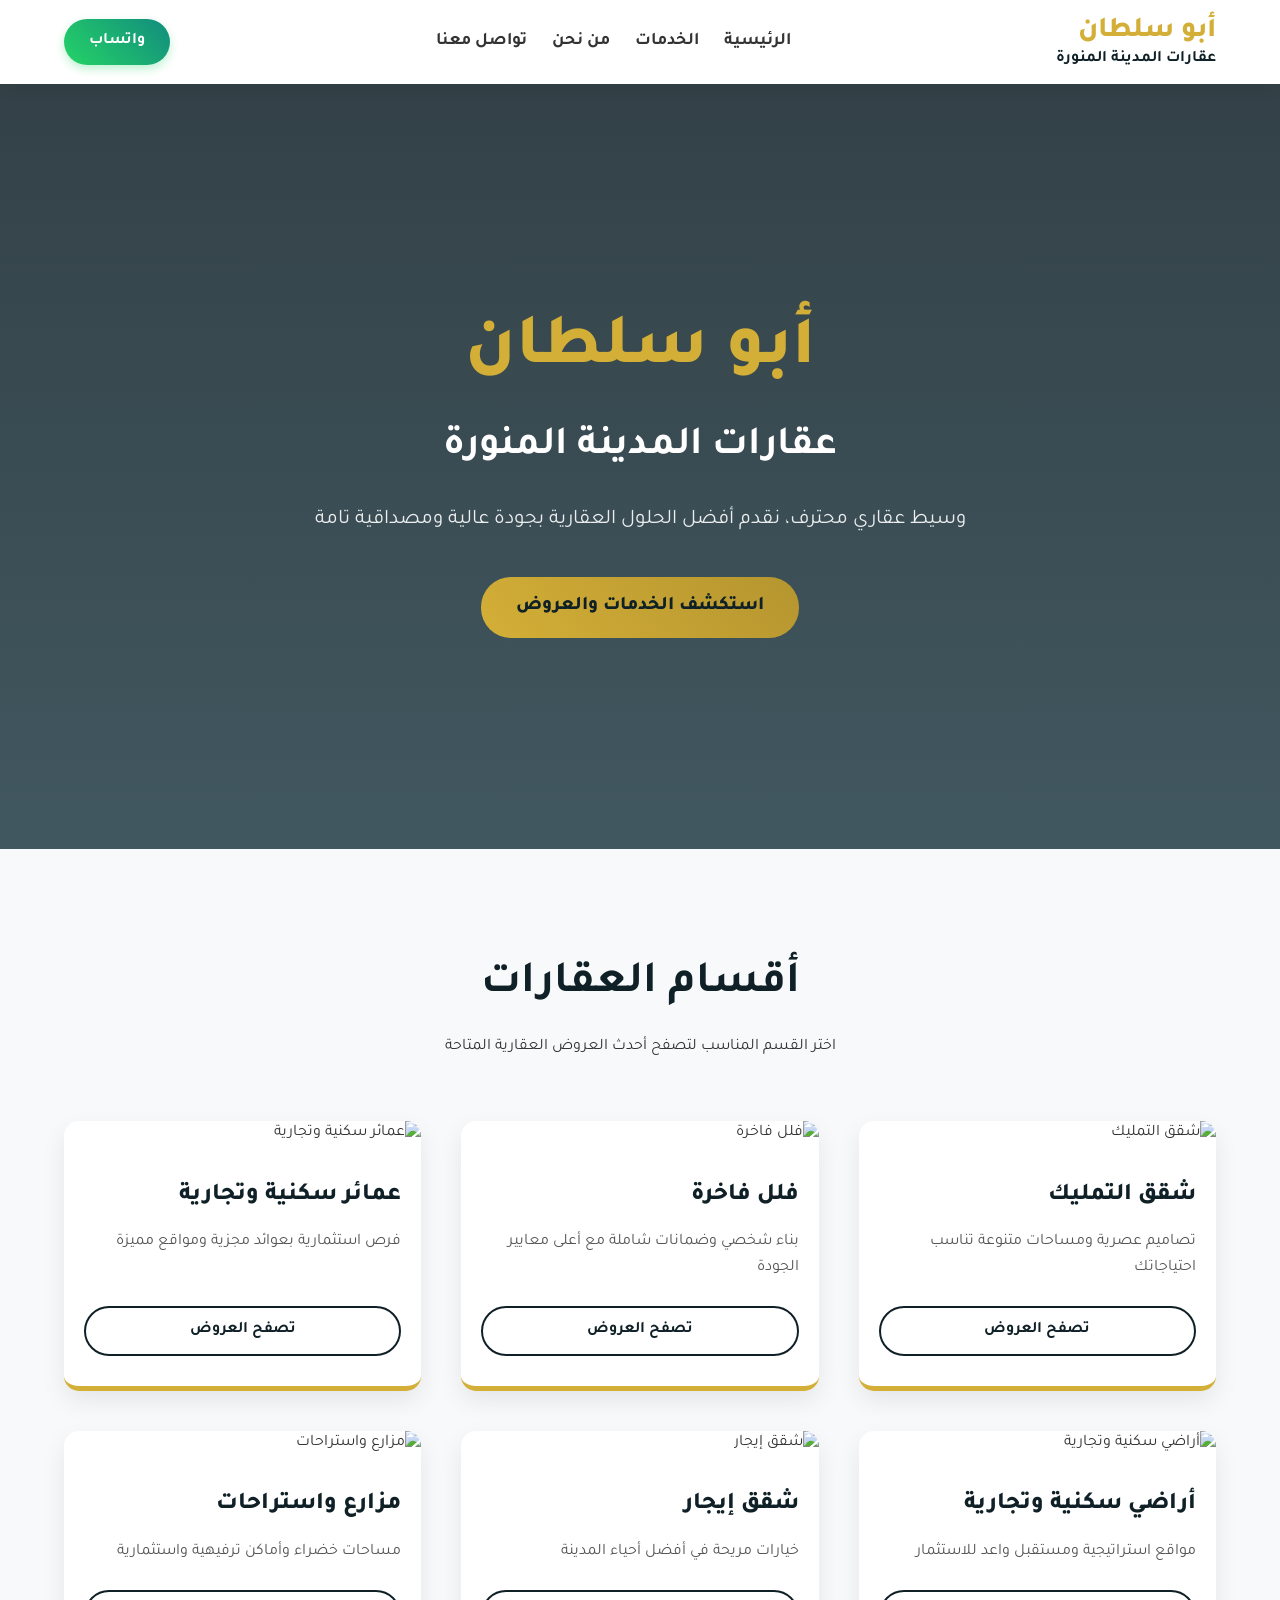
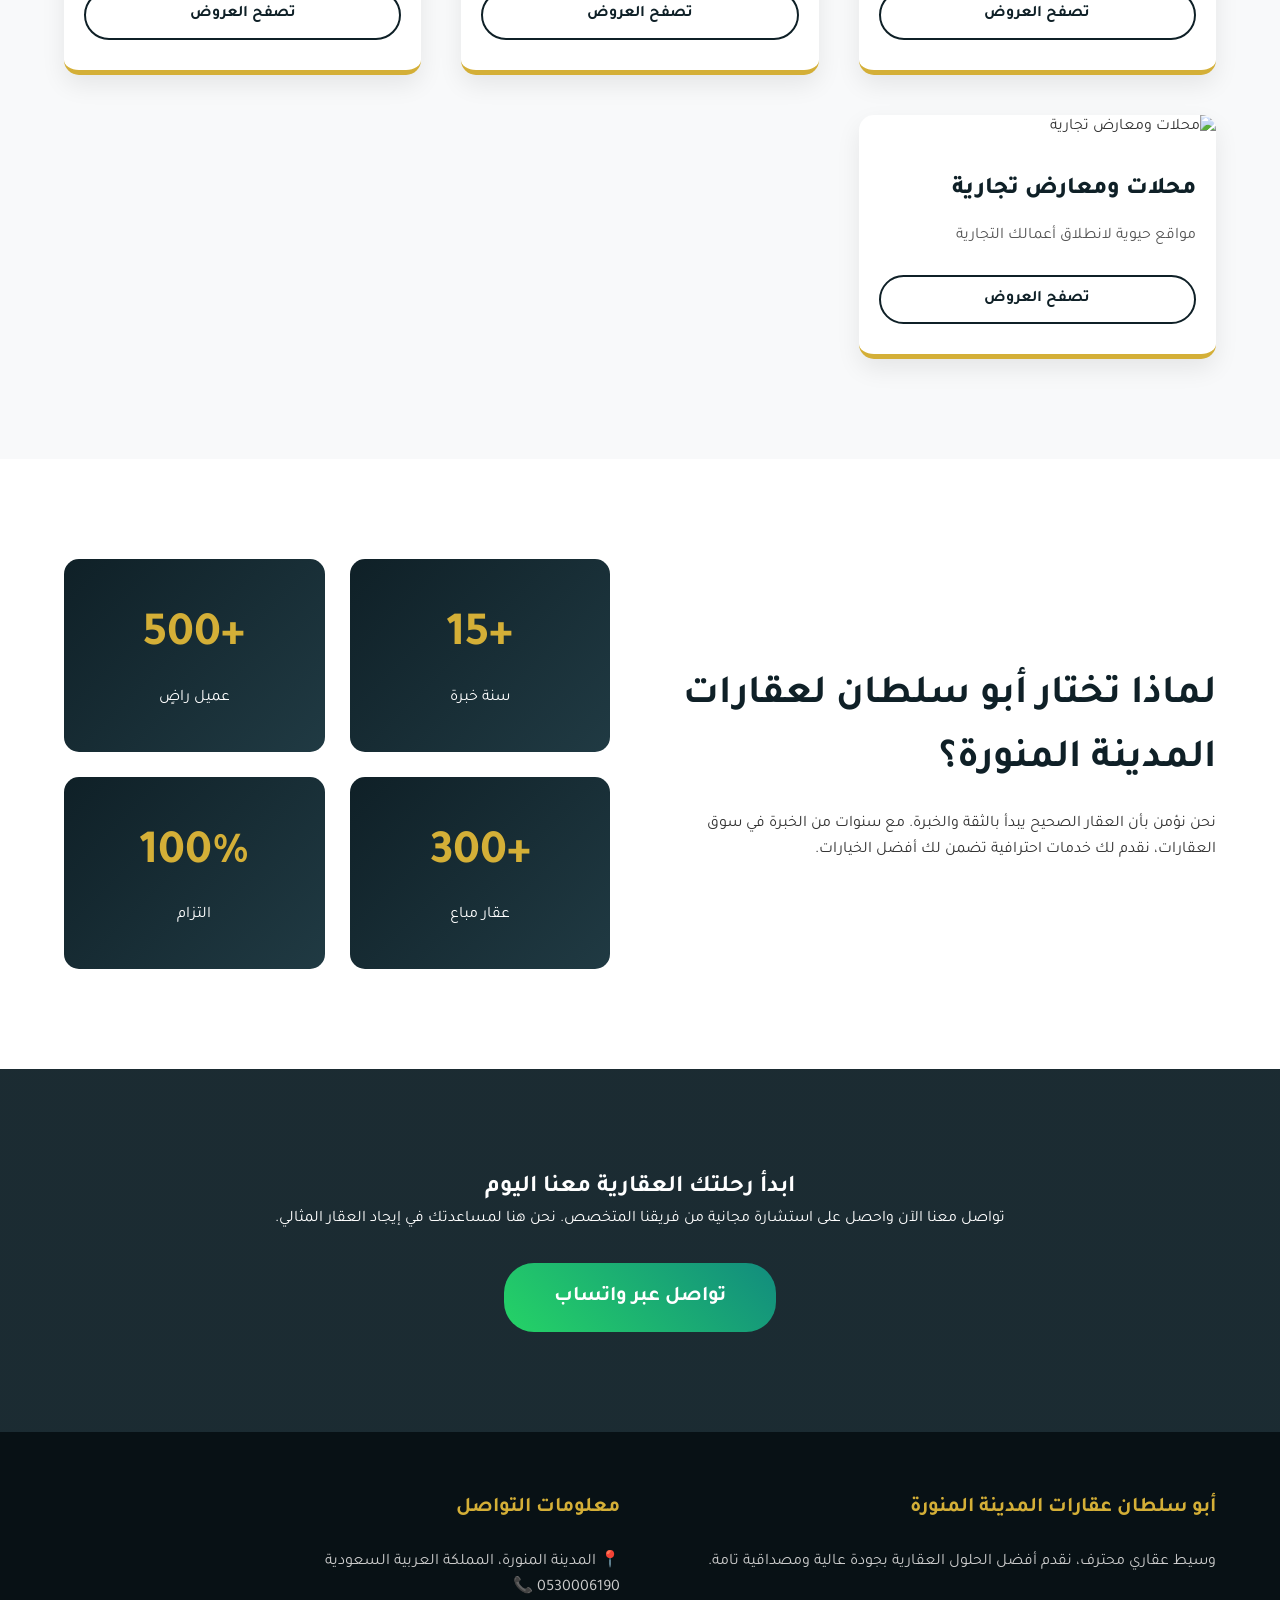
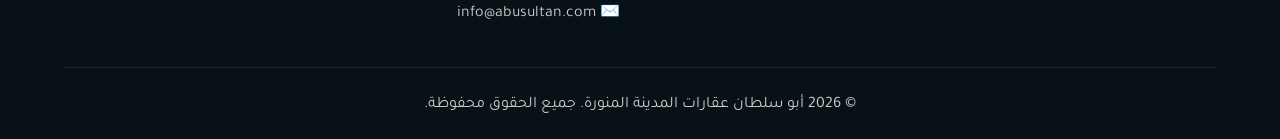
==== commit 681262ef: "Add files via upload" ====
--- a/index.html
+++ b/index.html
@@ -1,167 +1,147 @@
-<!doctype html>
-<html lang="en">
-	<head>
-		<meta charset="UTF-8" />
-		<link rel="icon" type="image/svg+xml" href="/vite.svg" />
-		<meta name="generator" content="Hostinger Horizons" />
-		<meta name="viewport" content="width=device-width, initial-scale=1.0" />
-		<title>Hostinger Horizons</title>
-		<script type="module" crossorigin src="/abosultan/assets/index-6d461951.js"></script>
-		<link rel="stylesheet" href="/abosultan/assets/index-a93a5219.css">
-		<script type="module">
-window.onerror = (message, source, lineno, colno, errorObj) => {
-	const errorDetails = errorObj ? JSON.stringify({
-		name: errorObj.name,
-		message: errorObj.message,
-		stack: errorObj.stack,
-		source,
-		lineno,
-		colno,
-	}) : null;
-
-	window.parent.postMessage({
-		type: 'horizons-runtime-error',
-		message,
-		error: errorDetails
-	}, '*');
-};
-</script>
-		<script type="module">
-const observer = new MutationObserver((mutations) => {
-	for (const mutation of mutations) {
-		for (const addedNode of mutation.addedNodes) {
-			if (
-				addedNode.nodeType === Node.ELEMENT_NODE &&
-				(
-					addedNode.tagName?.toLowerCase() === 'vite-error-overlay' ||
-					addedNode.classList?.contains('backdrop')
-				)
-			) {
-				handleViteOverlay(addedNode);
-			}
-		}
-	}
-});
-
-observer.observe(document.documentElement, {
-	childList: true,
-	subtree: true
-});
-
-function handleViteOverlay(node) {
-	if (!node.shadowRoot) {
-		return;
-	}
-
-	const backdrop = node.shadowRoot.querySelector('.backdrop');
-
-	if (backdrop) {
-		const overlayHtml = backdrop.outerHTML;
-		const parser = new DOMParser();
-		const doc = parser.parseFromString(overlayHtml, 'text/html');
-		const messageBodyElement = doc.querySelector('.message-body');
-		const fileElement = doc.querySelector('.file');
-		const messageText = messageBodyElement ? messageBodyElement.textContent.trim() : '';
-		const fileText = fileElement ? fileElement.textContent.trim() : '';
-		const error = messageText + (fileText ? ' File:' + fileText : '');
-
-		window.parent.postMessage({
-			type: 'horizons-vite-error',
-			error,
-		}, '*');
-	}
-}
-</script>
-		<script type="module">
-const originalConsoleError = console.error;
-console.error = function(...args) {
-	originalConsoleError.apply(console, args);
-
-	let errorString = '';
-
-	for (let i = 0; i < args.length; i++) {
-		const arg = args[i];
-		if (arg instanceof Error) {
-			errorString = arg.stack || `${arg.name}: ${arg.message}`;
-			break;
-		}
-	}
-
-	if (!errorString) {
-		errorString = args.map(arg => typeof arg === 'object' ? JSON.stringify(arg) : String(arg)).join(' ');
-	}
-
-	window.parent.postMessage({
-		type: 'horizons-console-error',
-		error: errorString
-	}, '*');
-};
-</script>
-		<script type="module">
-const originalFetch = window.fetch;
-
-window.fetch = function(...args) {
-	const url = args[0] instanceof Request ? args[0].url : args[0];
-
-	// Skip WebSocket URLs
-	if (url.startsWith('ws:') || url.startsWith('wss:')) {
-		return originalFetch.apply(this, args);
-	}
-
-	return originalFetch.apply(this, args)
-		.then(async response => {
-			const contentType = response.headers.get('Content-Type') || '';
-
-			// Exclude HTML document responses
-			const isDocumentResponse =
-				contentType.includes('text/html') ||
-				contentType.includes('application/xhtml+xml');
-
-			if (!response.ok && !isDocumentResponse) {
-					const responseClone = response.clone();
-					const errorFromRes = await responseClone.text();
-					const requestUrl = response.url;
-					console.error(`Fetch error from ${requestUrl}: ${errorFromRes}`);
-			}
-
-			return response;
-		})
-		.catch(error => {
-			if (!url.match(/.html?$/i)) {
-				console.error(error);
-			}
-
-			throw error;
-		});
-};
-</script>
-		<script type="module">
-if (window.navigation && window.self !== window.top) {
-	window.navigation.addEventListener('navigate', (event) => {
-		const url = event.destination.url;
-
-		try {
-			const destinationUrl = new URL(url);
-			const destinationOrigin = destinationUrl.origin;
-			const currentOrigin = window.location.origin;
-
-			if (destinationOrigin === currentOrigin) {
-				return;
-			}
-		} catch (error) {
-			return;
-		}
-
-		window.parent.postMessage({
-			type: 'horizons-navigation-error',
-			url,
-		}, '*');
-	});
-}
-</script>
-	</head>
-	<body>
-		<div id="root"></div>
-		
-	</body>
+<!DOCTYPE html>
+<html lang="ar" dir="rtl">
+<head>
+    <meta charset="UTF-8">
+    <meta name="viewport" content="width=device-width, initial-scale=1.0">
+    <title>أبو سلطان عقارات المدينة المنورة</title>
+    <link href="https://fonts.googleapis.com/css2?family=Tajawal:wght@400;500;700;800&display=swap" rel="stylesheet">
+    <link rel="stylesheet" href="style.css">
+</head>
+<body>
+
+    <header class="navbar">
+        <div class="logo">
+            <div class="logo-top">أبو سلطان</div>
+            <div class="logo-bottom">عقارات المدينة المنورة</div>
+        </div>
+        <nav>
+            <ul class="nav-links">
+                <li><a href="#home">الرئيسية</a></li>
+                <li><a href="#services">الخدمات</a></li>
+                <li><a href="#about">من نحن</a></li>
+                <li><a href="#contact">تواصل معنا</a></li>
+            </ul>
+        </nav>
+        <a href="https://api.whatsapp.com/send/?phone=966530006190&text=%D8%A3%D9%87%D9%84%D8%A7%D9%8B+%D9%88%D8%B3%D9%87%D9%84%D8%A7%D9%8B+%D8%A8%D9%83+%D9%81%D9%8A+%D8%A3%D8%A8%D9%88+%D8%B3%D9%84%D8%B7%D8%A7%D9%86+%D9%84%D8%B9%D9%82%D8%A7%D8%B1%D8%A7%D8%AA+%D8%A7%D9%84%D9%85%D8%AF%D9%8A%D9%86%D8%A9+%D8%A7%D9%84%D9%85%D9%86%D9%88%D8%B1%D8%A9+%EF%BF%BD+%D8%AA%D9%81%D8%B6%D9%84%D8%8C+%D8%B3%D9%8A%D8%AA%D9%85+%D8%A7%D9%84%D8%B1%D8%AF+%D8%B9%D9%84%D9%8A%D9%83+%D8%A8%D8%A3%D8%B3%D8%B1%D8%B9+%D9%88%D9%82%D8%AA+%D9%85%D9%85%D9%83%D9%86.+%D8%A7%D9%86%D8%AA%D8%B8%D8%A7%D8%B1%D9%83%D9%85+%D9%85%D8%AD%D9%84+%D8%A7%D9%87%D8%AA%D9%85%D8%A7%D9%85%D9%86%D8%A7&type=phone_number&app_absent=0" class="btn-whatsapp" target="_blank">واتساب</a>
+    </header>
+
+    <section id="home" class="hero">
+        <div class="hero-content reveal">
+            <h1 class="hero-title-main">أبو سلطان</h1>
+            <h2 class="hero-title-sub">عقارات المدينة المنورة</h2>
+            <p>وسيط عقاري محترف، نقدم أفضل الحلول العقارية بجودة عالية ومصداقية تامة</p>
+            <a href="#services" class="btn-primary">استكشف الخدمات والعروض</a>
+        </div>
+    </section>
+
+    <section id="services" class="services-section">
+        <div class="section-title reveal">
+            <h2>أقسام العقارات</h2>
+            <p>اختر القسم المناسب لتصفح أحدث العروض العقارية المتاحة</p>
+        </div>
+        
+        <div class="services-grid">
+            <article class="service-card reveal">
+                <a href="apartments-sale.html"><img src="images/apartments-sale.jpeg" alt="شقق التمليك"></a>
+                <div class="card-content">
+                    <h3>شقق التمليك</h3>
+                    <p>تصاميم عصرية ومساحات متنوعة تناسب احتياجاتك</p>
+                    <a href="apartments-sale.html" class="btn-outline">تصفح العروض</a>
+                </div>
+            </article>
+
+            <article class="service-card reveal">
+                <a href="villas.html"><img src="images/villas.jpg" alt="فلل فاخرة"></a>
+                <div class="card-content">
+                    <h3>فلل فاخرة</h3>
+                    <p>بناء شخصي وضمانات شاملة مع أعلى معايير الجودة</p>
+                    <a href="villas.html" class="btn-outline">تصفح العروض</a>
+                </div>
+            </article>
+
+            <article class="service-card reveal">
+                <a href="buildings.html"><img src="images/buildings-sale.jpg" alt="عمائر سكنية وتجارية"></a>
+                <div class="card-content">
+                    <h3>عمائر سكنية وتجارية</h3>
+                    <p>فرص استثمارية بعوائد مجزية ومواقع مميزة</p>
+                    <a href="buildings.html" class="btn-outline">تصفح العروض</a>
+                </div>
+            </article>
+
+            <article class="service-card reveal">
+                <a href="lands.html"><img src="images/lands.jpg" alt="أراضي سكنية وتجارية"></a>
+                <div class="card-content">
+                    <h3>أراضي سكنية وتجارية</h3>
+                    <p>مواقع استراتيجية ومستقبل واعد للاستثمار</p>
+                    <a href="lands.html" class="btn-outline">تصفح العروض</a>
+                </div>
+            </article>
+
+            <article class="service-card reveal">
+                <a href="apartments-rent.html"><img src="images/apartments-rent.jpg" alt="شقق إيجار"></a>
+                <div class="card-content">
+                    <h3>شقق إيجار</h3>
+                    <p>خيارات مريحة في أفضل أحياء المدينة</p>
+                    <a href="apartments-rent.html" class="btn-outline">تصفح العروض</a>
+                </div>
+            </article>
+
+            <article class="service-card reveal">
+                <a href="farms.html"><img src="images/farms.jpg" alt="مزارع واستراحات"></a>
+                <div class="card-content">
+                    <h3>مزارع واستراحات</h3>
+                    <p>مساحات خضراء وأماكن ترفيهية واستثمارية</p>
+                    <a href="farms.html" class="btn-outline">تصفح العروض</a>
+                </div>
+            </article>
+
+            <article class="service-card reveal">
+                <a href="commercial.html"><img src="images/commercial.jpg" alt="محلات ومعارض تجارية"></a>
+                <div class="card-content">
+                    <h3>محلات ومعارض تجارية</h3>
+                    <p>مواقع حيوية لانطلاق أعمالك التجارية</p>
+                    <a href="commercial.html" class="btn-outline">تصفح العروض</a>
+                </div>
+            </article>
+        </div>
+    </section>
+
+    <section id="about" class="about-section reveal">
+        <div class="about-content">
+            <h2>لماذا تختار أبو سلطان لعقارات المدينة المنورة؟</h2>
+            <p>نحن نؤمن بأن العقار الصحيح يبدأ بالثقة والخبرة. مع سنوات من الخبرة في سوق العقارات، نقدم لك خدمات احترافية تضمن لك أفضل الخيارات.</p>
+        </div>
+        <div class="stats-grid">
+            <div class="stat-item"><h3>+15</h3><p>سنة خبرة</p></div>
+            <div class="stat-item"><h3>+500</h3><p>عميل راضٍ</p></div>
+            <div class="stat-item"><h3>+300</h3><p>عقار مباع</p></div>
+            <div class="stat-item"><h3>100%</h3><p>التزام</p></div>
+        </div>
+    </section>
+
+    <section id="contact" class="contact-section reveal">
+        <div class="contact-box">
+            <h2>ابدأ رحلتك العقارية معنا اليوم</h2>
+            <p>تواصل معنا الآن واحصل على استشارة مجانية من فريقنا المتخصص. نحن هنا لمساعدتك في إيجاد العقار المثالي.</p>
+            <a href="https://api.whatsapp.com/send/?phone=966530006190&text=%D8%A3%D9%87%D9%84%D8%A7%D9%8B+%D9%88%D8%B3%D9%87%D9%84%D8%A7%D9%8B+%D8%A8%D9%83+%D9%81%D9%8A+%D8%A3%D8%A8%D9%88+%D8%B3%D9%84%D8%B7%D8%A7%D9%86+%D9%84%D8%B9%D9%82%D8%A7%D8%B1%D8%A7%D8%AA+%D8%A7%D9%84%D9%85%D8%AF%D9%8A%D9%86%D8%A9+%D8%A7%D9%84%D9%85%D9%86%D9%88%D8%B1%D8%A9+%EF%BF%BD+%D8%AA%D9%81%D8%B6%D9%84%D8%8C+%D8%B3%D9%8A%D8%AA%D9%85+%D8%A7%D9%84%D8%B1%D8%AF+%D8%B9%D9%84%D9%8A%D9%83+%D8%A8%D8%A3%D8%B3%D8%B1%D8%B9+%D9%88%D9%82%D8%AA+%D9%85%D9%85%D9%83%D9%86.+%D8%A7%D9%86%D8%AA%D8%B8%D8%A7%D8%B1%D9%83%D9%85+%D9%85%D8%AD%D9%84+%D8%A7%D9%87%D8%AA%D9%85%D8%A7%D9%85%D9%86%D8%A7&type=phone_number&app_absent=0" class="btn-whatsapp-large" target="_blank">تواصل عبر واتساب</a>
+        </div>
+    </section>
+
+    <footer>
+        <div class="footer-container">
+            <div class="footer-col">
+                <h3>أبو سلطان عقارات المدينة المنورة</h3>
+                <p>وسيط عقاري محترف، نقدم أفضل الحلول العقارية بجودة عالية ومصداقية تامة.</p>
+            </div>
+            <div class="footer-col">
+                <h3>معلومات التواصل</h3>
+                <p>📍 المدينة المنورة، المملكة العربية السعودية</p>
+                <p dir="ltr" style="text-align: right;">📞 0530006190</p>
+                <p>✉️ info@abusultan.com</p>
+            </div>
+        </div>
+        <div class="footer-bottom"><p>© 2026 أبو سلطان عقارات المدينة المنورة. جميع الحقوق محفوظة.</p></div>
+    </footer>
+    <script src="script.js"></script>
+</body>
 </html>
--- a/style.css
+++ b/style.css
@@ -0,0 +1,132 @@
+:root {
+    --primary-color: #0f2027; 
+    --secondary-color: #d4af37; 
+    --accent-color: #203a43; 
+    --text-color: #333333;
+    --bg-light: #f8f9fa;
+    --white: #ffffff;
+}
+
+* { margin: 0; padding: 0; box-sizing: border-box; }
+
+body {
+    font-family: 'Tajawal', sans-serif;
+    color: var(--text-color);
+    line-height: 1.6;
+    background-color: var(--white);
+    overflow-x: hidden;
+}
+
+a { text-decoration: none; color: inherit; }
+
+/* شريط التنقل */
+.navbar {
+    display: flex; justify-content: space-between; align-items: center;
+    padding: 15px 5%; background-color: var(--white);
+    box-shadow: 0 4px 15px rgba(0,0,0,0.05);
+    position: sticky; top: 0; z-index: 1000;
+}
+.logo { display: flex; flex-direction: column; align-items: flex-start; line-height: 1.2; }
+.logo-top { font-size: 1.8rem; font-weight: 800; color: var(--secondary-color); }
+.logo-bottom { font-size: 1rem; font-weight: 700; color: var(--primary-color); }
+
+.nav-links { list-style: none; display: flex; gap: 25px; }
+.nav-links a { font-weight: 700; transition: color 0.3s ease; font-size: 1.1rem; }
+.nav-links a:hover { color: var(--secondary-color); }
+
+.btn-whatsapp {
+    background: linear-gradient(45deg, #25D366, #128C7E);
+    color: white; padding: 10px 25px; border-radius: 30px; font-weight: bold;
+    box-shadow: 0 4px 10px rgba(37, 211, 102, 0.3); transition: transform 0.3s ease;
+}
+.btn-whatsapp:hover { transform: scale(1.05); }
+
+/* الهيرو (الصفحة الرئيسية) */
+.hero {
+    background: linear-gradient(rgba(15, 32, 39, 0.85), rgba(32, 58, 67, 0.85)), url('https://images.unsplash.com/photo-1512917774080-9991f1c4c750?ixlib=rb-4.0.3') center/cover;
+    height: 85vh; display: flex; align-items: center; justify-content: center;
+    text-align: center; color: var(--white); padding: 0 20px;
+}
+.hero-title-main { font-size: 4.5rem; color: var(--secondary-color); margin-bottom: 5px; font-weight: 800; }
+.hero-title-sub { font-size: 2.5rem; color: var(--white); margin-bottom: 25px; font-weight: 700; }
+.hero p { font-size: 1.3rem; margin-bottom: 40px; opacity: 0.9; }
+
+.btn-primary {
+    background: linear-gradient(45deg, var(--secondary-color), #b5952f);
+    color: var(--primary-color); padding: 15px 35px; border-radius: 30px;
+    font-weight: 800; font-size: 1.2rem; border: none; cursor: pointer;
+    transition: all 0.3s ease; display: inline-block;
+}
+.btn-primary:hover { transform: translateY(-3px); box-shadow: 0 8px 20px rgba(212, 175, 55, 0.6); }
+
+/* الأقسام والعروض */
+.services-section, .offers-section { padding: 100px 5%; background-color: var(--bg-light); text-align: center; }
+.section-title { margin-bottom: 60px; }
+.section-title h2 { font-size: 2.8rem; color: var(--primary-color); margin-bottom: 15px; }
+
+.services-grid, .offers-grid {
+    display: grid; grid-template-columns: repeat(auto-fit, minmax(320px, 1fr)); gap: 40px;
+}
+
+.service-card, .offer-card {
+    background: var(--white); border-radius: 15px; overflow: hidden;
+    box-shadow: 0 10px 25px rgba(0,0,0,0.08); transition: all 0.4s ease;
+    border-bottom: 5px solid var(--secondary-color); display: flex; flex-direction: column; text-align: right;
+}
+.service-card:hover, .offer-card:hover { transform: translateY(-15px); box-shadow: 0 20px 40px rgba(0,0,0,0.15); }
+.service-card img, .offer-card img { width: 100%; height: 220px; object-fit: cover; transition: transform 0.5s ease; }
+.service-card:hover img { transform: scale(1.08); }
+
+.card-content, .offer-details { padding: 30px 20px; display: flex; flex-direction: column; flex-grow: 1; }
+.card-content h3 { color: var(--primary-color); margin-bottom: 15px; font-size: 1.5rem; font-weight: 800; }
+.card-content p { margin-bottom: 25px; color: #555; flex-grow: 1; }
+
+.btn-outline {
+    display: inline-block; background: transparent; border: 2px solid var(--primary-color);
+    color: var(--primary-color); padding: 10px 25px; border-radius: 30px;
+    font-weight: bold; cursor: pointer; transition: all 0.3s ease; text-align: center;
+}
+.btn-outline:hover { background: var(--primary-color); color: var(--secondary-color); border-color: var(--primary-color); }
+
+/* تصميم تفاصيل العروض في الصفحات الفرعية */
+.page-header { background: linear-gradient(rgba(15, 32, 39, 0.9), rgba(32, 58, 67, 0.9)); padding: 80px 20px; text-align: center; color: white; }
+.page-header h1 { font-size: 3rem; color: var(--secondary-color); margin-bottom: 10px; }
+.offer-price { font-size: 1.6rem; font-weight: 800; color: var(--secondary-color); margin-bottom: 10px; background: var(--primary-color); display: inline-block; padding: 5px 15px; border-radius: 8px; }
+.offer-title { font-size: 1.4rem; color: var(--primary-color); margin-bottom: 15px; font-weight: 800; }
+.offer-desc { color: #666; margin-bottom: 15px; font-size: 1rem; line-height: 1.5; }
+.listing-details { list-style: none; padding: 0; margin-bottom: 20px; }
+.listing-details li { margin-bottom: 10px; padding-right: 25px; position: relative; color: #444; }
+.listing-details li::before { content: '🔹'; position: absolute; right: 0; top: 2px; font-size: 0.9em; }
+.listing-section-title { color: var(--primary-color); font-size: 1.1rem; margin: 15px 0 10px; border-bottom: 1px solid #eee; padding-bottom: 5px; }
+.full-width { display: block; width: 100%; text-align: center; padding: 15px; margin-top: auto; }
+
+/* الإحصائيات والتواصل */
+.about-section { display: flex; flex-wrap: wrap; align-items: center; padding: 100px 5%; gap: 60px; }
+.about-content { flex: 1; min-width: 300px; }
+.about-content h2 { font-size: 2.5rem; color: var(--primary-color); margin-bottom: 20px; }
+.stats-grid { flex: 1; min-width: 300px; display: grid; grid-template-columns: 1fr 1fr; gap: 25px; }
+.stat-item { background: linear-gradient(135deg, var(--primary-color), var(--accent-color)); color: var(--white); padding: 40px 20px; border-radius: 15px; text-align: center; }
+.stat-item h3 { color: var(--secondary-color); font-size: 3rem; margin-bottom: 10px; }
+
+.contact-section { padding: 100px 5%; background: linear-gradient(rgba(15, 32, 39, 0.95), rgba(15, 32, 39, 0.95)); text-align: center; color: white; }
+.btn-whatsapp-large { display: inline-block; background: linear-gradient(45deg, #25D366, #128C7E); color: white; padding: 18px 50px; border-radius: 30px; font-weight: bold; font-size: 1.3rem; margin-top: 30px; }
+
+/* التذييل Footer */
+footer { background-color: #081115; color: #ccc; padding: 60px 5% 20px; }
+.footer-container { display: grid; grid-template-columns: repeat(auto-fit, minmax(250px, 1fr)); gap: 40px; margin-bottom: 40px; }
+.footer-col h3 { color: var(--secondary-color); margin-bottom: 25px; font-size: 1.3rem; }
+.footer-col ul { list-style: none; }
+.footer-col ul li { margin-bottom: 15px; }
+.footer-col ul li a:hover { color: var(--secondary-color); }
+.footer-bottom { text-align: center; border-top: 1px solid rgba(255,255,255,0.1); padding-top: 25px; }
+
+.reveal { opacity: 0; transform: translateY(50px); transition: all 0.8s ease-out; }
+.reveal.active { opacity: 1; transform: translateY(0); }
+
+@media (max-width: 768px) {
+    .nav-links { display: none; }
+    .hero-title-main { font-size: 3rem; }
+    .hero-title-sub { font-size: 1.8rem; }
+    .about-section { flex-direction: column; text-align: center; }
+    .logo-top { font-size: 1.5rem; }
+}
